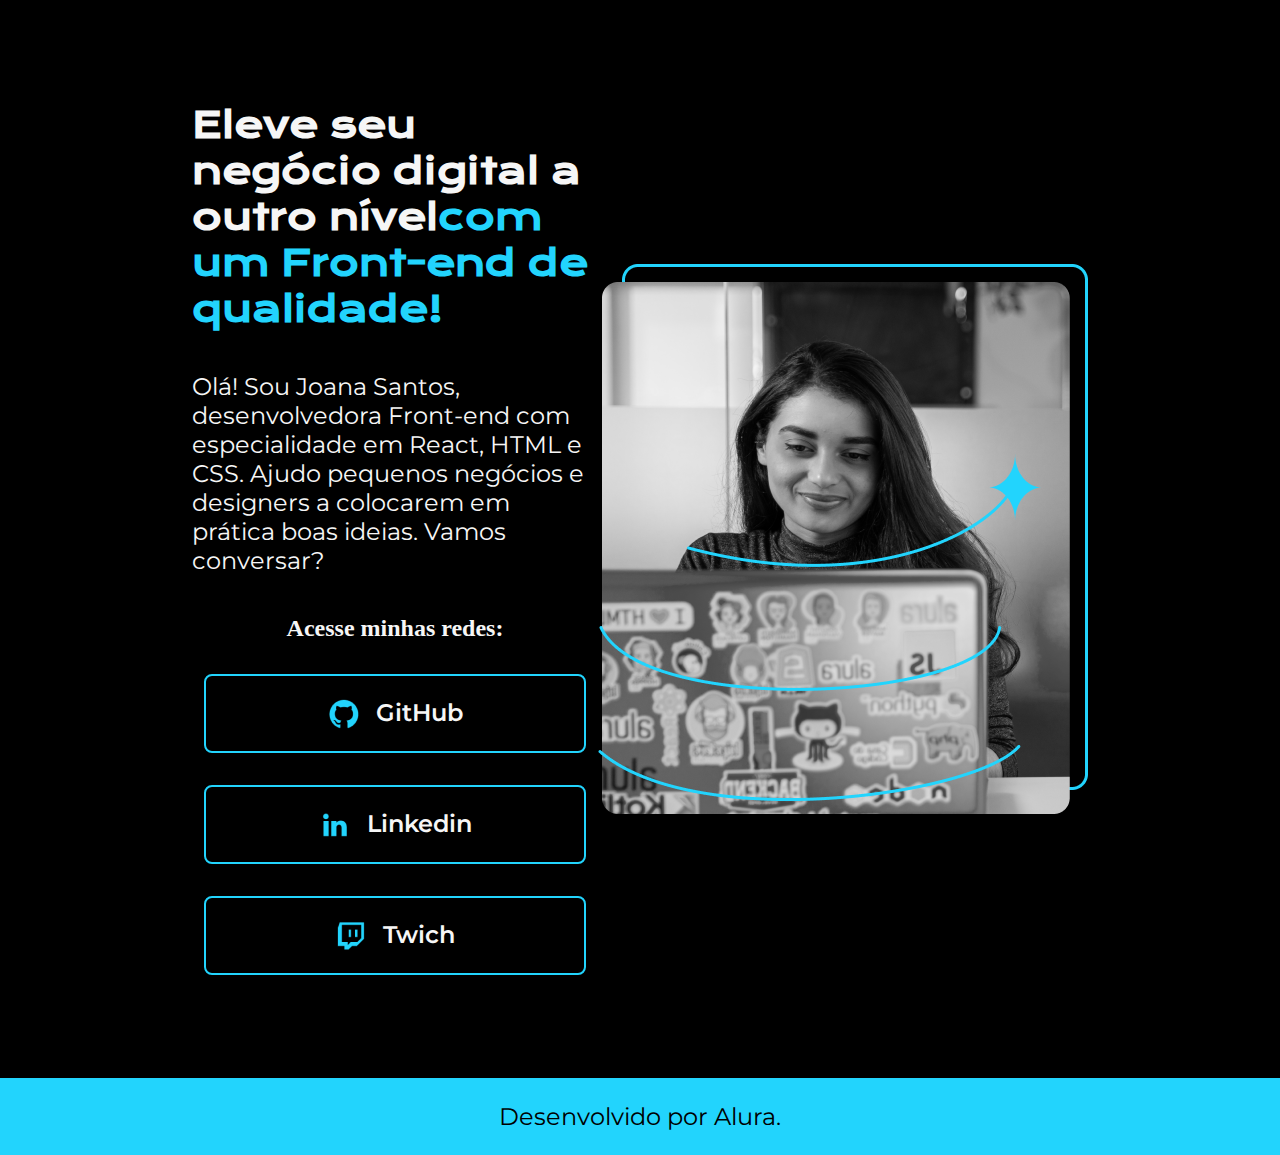
==== index.html @ 3d078094 "first commit" ====
<!DOCTYPE html>
<html lang="pt-br">

<head>
    <meta charset="UTF-8">
    <meta http-equiv="X-UA-Compatible" content="IE=edge">
    <meta name="viewport" content="width=device-width, initial-scale=1.0">
    <title>Portifolio</title>
    <link rel="stylesheet" href="style.css">
</head>

<body>
    <header></header>
    <main class="apresentacao">
        <section class="apresentacao__conteudo">
            <h1 class="apresentacao__conteudo__titulo">Eleve seu negócio digital a outro nível<strong 
            class="titulo-destaque">com um Front-end de qualidade!
            </strong></h1>
            <p class="apresentacao__conteudo__texto">Olá! Sou Joana Santos, desenvolvedora
            Front-end com especialidade em React, HTML e
            CSS. Ajudo pequenos negócios e designers a
            colocarem em prática boas ideias. Vamos
            conversar?</p>
            <div class="apresentacao__links">
                <h2 class="apresentação__links__subtitulo">Acesse minhas redes:</h2>
                <a class="apresentacao__links__link" href=""><img src="./assets/Logo Github.png">GitHub</a>
                <a class="apresentacao__links__link" href=""><img src="./assets/Logo linkedin.png">Linkedin</a>                
                <a class="apresentacao__links__link" href=""><img src="./assets/Logo Twitch.png">Twich</a>
            </div>
        </section>
        <img src="./assets/Imagem.png" alt="Foto da Joana Santos programando">
    </main>
    <footer class="rodape">
        <p>Desenvolvido por Alura.</p>
    </footer>
</body>

</html>
---- style.css ----
@import url('https://fonts.googleapis.com/css2?family=Krona+One&family=Montserrat:wght@400;600&display=swap');

*{
    margin: 0;
    padding: 0;
}

body{
    /* height: 100vh; */
    box-sizing: border-box;
    background-color: #000000;
    color: #F6F6F6;
}

.titulo-destaque{
    color: #22D4FD;
}

.apresentacao{
    padding: 8% 15%;
    display: flex;
    align-items: center;
    justify-content: space-between;
}
.apresentacao__conteudo{
    width: 615px;
    display: flex;
    flex-direction: column;
    gap: 40px;
}

.apresentacao__conteudo__titulo{
    font-size: 36px;
    font-family: 'Krona One', sans-serif;
}

.apresentacao__conteudo__texto{
    font-size: 24px;
    font-family: 'Montserrat', sans-serif;
}

.apresentacao__links{
    display: flex;
    flex-direction: column;
    justify-content: space-between;
    align-items: center;
    gap: 32px;
}S
.apresentação__links__subtitulo{
    font-family: 'Krona One', sans-serif;
    font-size: 24px;
    font-weight: 400;
    align-items: center;
    align-items: top;
}

.apresentacao__links__link{
    /* background-color: #22D4FD; */
        display: flex;
        justify-content: center;
        gap: 16px;
        border: 2px solid #22D4FD;
        width: 378px;
        text-align: center;
        border-radius: 8px;
        font-size: 24px;
        font-weight: 600;
        padding: 21.5px 0;
        text-decoration: none;
        color: #F6F6F6;
        font-family: 'Montserrat', sans-serif;
    }
.apresentacao__links__link:hover/*quando passar o mouse, muda a cor de fundo*/ {
     background-color: #272727;
}

.rodape {
    padding: 24px;
    color: #000000;
    background-color: #22D4FD;
    text-align: center;
    font-family: 'Montserrat', sans-serif;
    font-size: 24px;
    font-weight: 400;
}
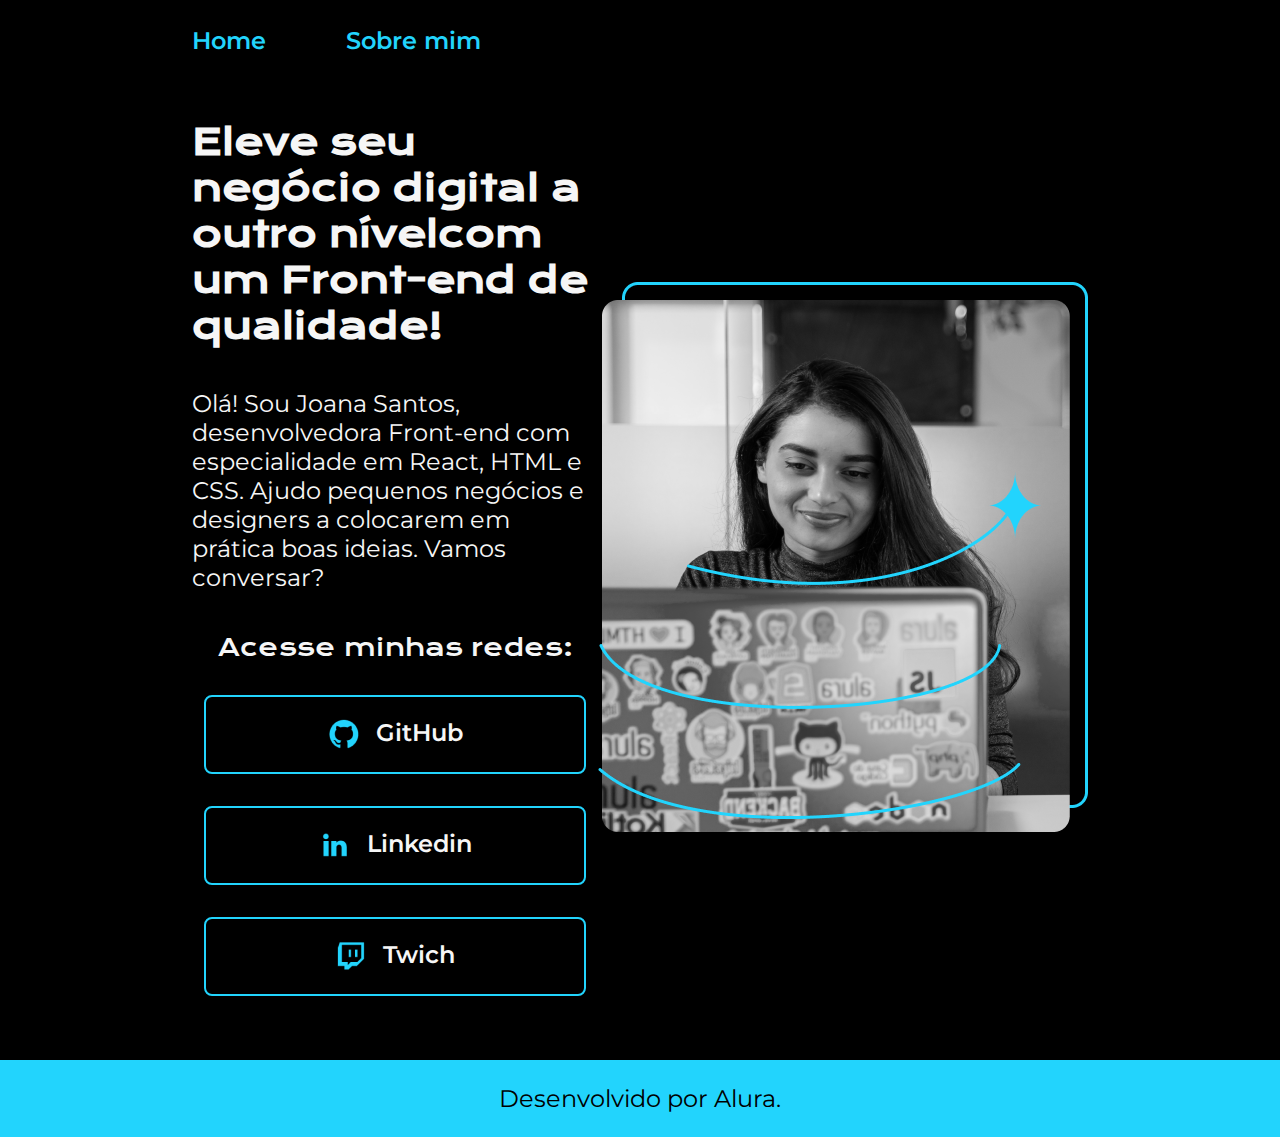
==== commit e1675da1: "Aprimoramento" ====
--- a/index.html
+++ b/index.html
@@ -6,11 +6,16 @@
     <meta http-equiv="X-UA-Compatible" content="IE=edge">
     <meta name="viewport" content="width=device-width, initial-scale=1.0">
     <title>Portifolio</title>
-    <link rel="stylesheet" href="style.css">
+    <link rel="stylesheet" href="style/style.css">
 </head>
 
 <body>
-    <header></header>
+    <header class="cabecalho">
+        <nav class="cabecalho__menu">
+            <a class="cabecalho__menu__link" href="index.html">Home</a>
+            <a class="cabecalho__menu__link" href="about.html">Sobre mim</a>
+        </nav>
+    </header>
     <main class="apresentacao">
         <section class="apresentacao__conteudo">
             <h1 class="apresentacao__conteudo__titulo">Eleve seu negócio digital a outro nível<strong 
--- a/style/style.css
+++ b/style/style.css
@@ -0,0 +1,105 @@
+@import url('https://fonts.googleapis.com/css2?family=Krona+One&family=Montserrat:wght@400;600&display=swap');
+
+*{
+    margin: 0;
+    padding: 0;
+}
+:root {
+    --cor-primaria: #000000;
+    --cor-secundaria: #F6F6F6;
+    --cor-terciaria: #22D4FD;
+    --cor-hover: #272727;
+
+    --fonte-primaria: 'Krona One', sans-serif;
+    --fonte-secundaria: 'Montserrat', sans-serif;
+}
+
+body{
+    /* height: 100vh; */
+    box-sizing: border-box;
+    background-color: var(--cor-primaria);
+    color: var(--cor-secundaria);
+}
+.cabecalho{
+    padding: 2% 0% 0% 15%;
+}
+.cabecalho__menu{
+    display: flex;
+    gap: 80px;
+}
+.cabecalho__menu__link{
+    font-family: var(--fonte-secundaria);
+    font-size: 24px;
+    font-weight: 600;
+    color: var(--cor-terciaria);
+    text-decoration: none;
+}
+.apresentacao{
+    padding: 5% 15%;
+    display: flex;
+    align-items: center;
+    justify-content: space-between;
+}
+.apresentacao__conteudo{
+    width: 615px;
+    display: flex;
+    flex-direction: column;
+    gap: 40px;
+}
+
+.apresentacao__conteudo__titulo{
+    font-size: 36px;
+    font-family: var(--fonte-primaria);
+}
+
+.titulo_destaque{
+    color: var(--cor-terciaria);
+}
+
+.apresentacao__conteudo__texto{
+    font-size: 24px;
+    font-family: var(--fonte-secundaria);
+}
+
+.apresentacao__links{
+    display: flex;
+    flex-direction: column;
+    justify-content: space-between;
+    align-items: center;
+    gap: 32px;
+}
+.apresentação__links__subtitulo{
+    font-family: var(--fonte-primaria);
+    font-size: 24px;
+    font-weight: 400;
+}
+
+.apresentacao__links__link{
+    /* background-color: #22D4FD; */
+        display: flex;
+        justify-content: center;
+        gap: 16px;
+        border: 2px solid var(--cor-terciaria);
+        width: 378px;
+        text-align: center;
+        border-radius: 8px;
+        font-size: 24px;
+        font-weight: 600;
+        padding: 21.5px 0;
+        text-decoration: none;
+        color: var(--cor-secundaria);
+        font-family: var(--fonte-secundaria);
+    }
+.apresentacao__links__link:hover/*quando passar o mouse, muda a cor de fundo*/ {
+    background-color: var(--cor-hover);
+}
+
+.rodape {
+    color: var(--cor-primaria);
+    background-color: var(--cor-terciaria);
+    padding: 24px;
+    text-align: center;
+    font-family: var(--fonte-secundaria);
+    font-size: 24px;
+    font-weight: 400;
+}